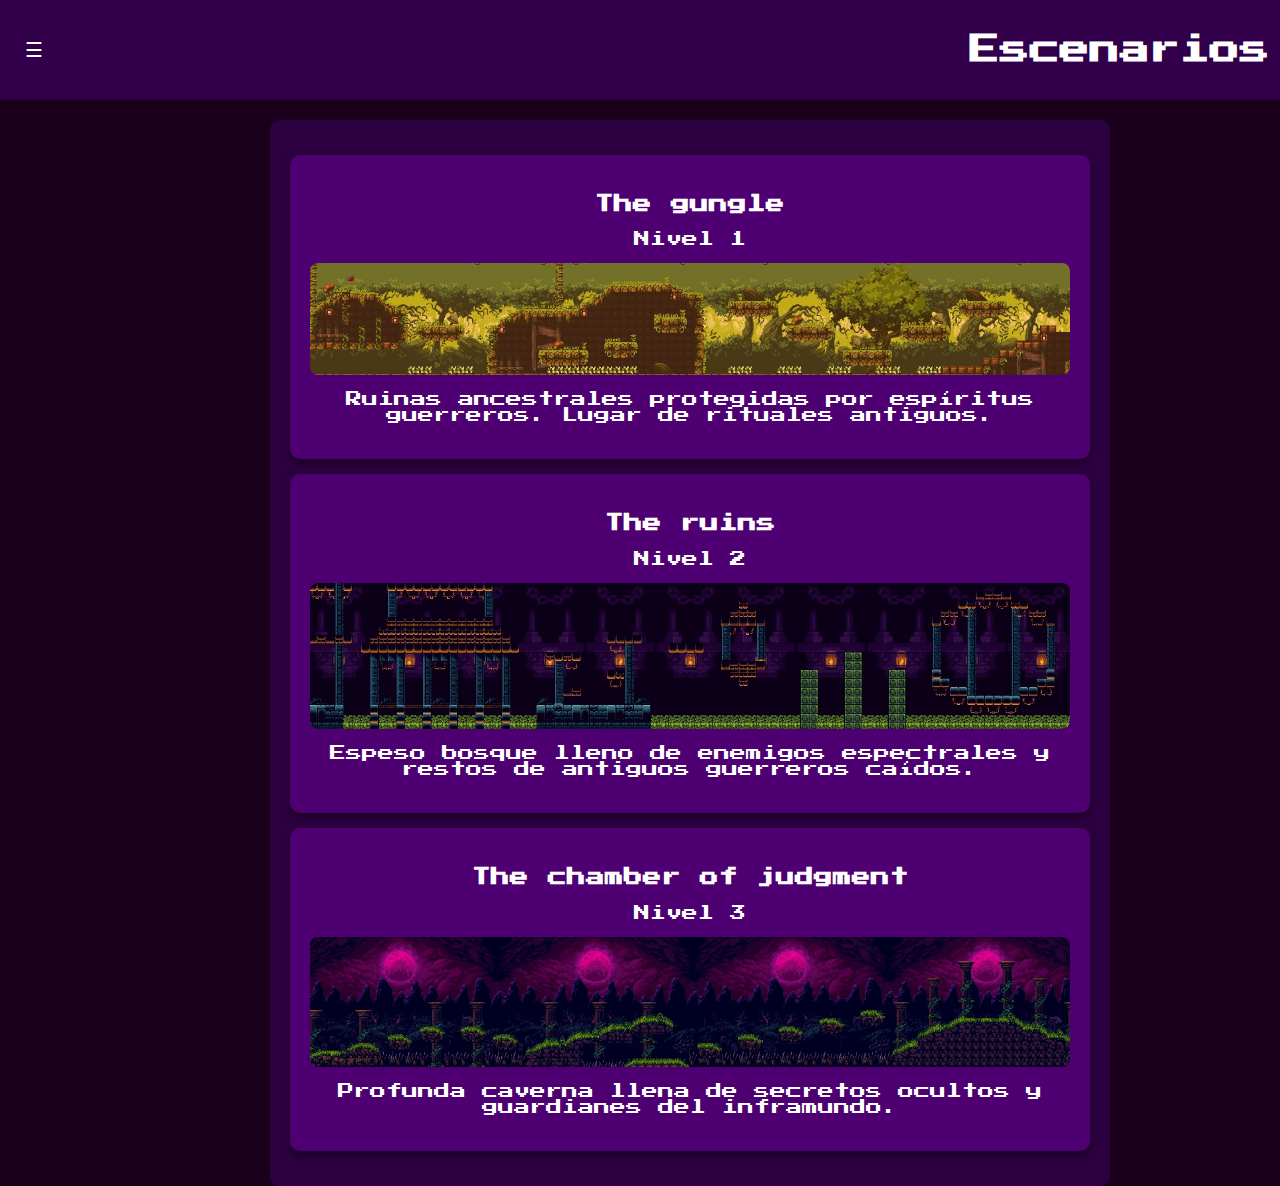
==== escenarios.html @ 4fa7018b "PrimeraVersion" ====
<!DOCTYPE html>
<html lang="es">
<head>
  <meta charset="UTF-8">
  <title>Escenarios - Mictlan's Gate</title>
  <meta name="viewport" content="width=device-width, initial-scale=1.0">
  <link rel="stylesheet" href="style.css">
  <style>
    @import url('https://fonts.googleapis.com/css2?family=Press+Start+2P&display=swap');

    .navbar {
      position: relative;
      background-color: #32004b;
      padding: 10px;
      color: white;
      font-size: 20px;
      display: flex;
      align-items: center;
      font-family: 'Press Start 2P', cursive;
    }

    .menu-button {
      background: none;
      border: none;
      color: white;
      font-size: 30px;
      cursor: pointer;
    }

    #dropdown-menu {
      display: none;
      position: fixed;
      top: 0;
      left: 0;
      background-color: #32004b;
      width: 250px;
      height: 100vh;
      padding: 20px;
      box-shadow: 2px 0 5px rgba(0, 0, 0, 0.5);
      font-family: 'Press Start 2P', cursive;
    }

    #dropdown-menu button {
      display: block;
      width: 100%;
      margin: 15px 0;
      background: #4e0073;
      border: 2px solid #ffcc00;
      color: white;
      text-align: center;
      font-size: 16px;
      padding: 15px;
      cursor: pointer;
      transition: all 0.3s;
      border-radius: 8px;
      font-family: 'Press Start 2P', cursive;
    }

    #dropdown-menu button:hover {
      background-color: #6a0dad;
      transform: scale(1.05);
      border-color: #ffd633;
    }

    .content {
      margin-left: 270px;
      padding: 20px;
      font-family: 'Press Start 2P', cursive;
    }

    .item {
      background-color: #4e0073;
      margin: 15px 0;
      padding: 20px;
      border-radius: 10px;
      text-align: center;
      color: white;
    }

    .item img {
      max-width: 100%;
      height: auto;
      display: block;
      margin: 0 auto;
      border-radius: 8px;
    }

    /* Responsividad */
    @media (max-width: 768px) {
      .navbar {
        flex-direction: column;
        align-items: flex-start;
      }

      .menu-button {
        font-size: 24px;
      }

      #dropdown-menu {
        width: 200px;
      }

      #dropdown-menu button {
        font-size: 14px;
        padding: 12px;
      }

      .content {
        margin-left: 0;
        padding: 15px;
      }

      .item img {
        width: 80%;
      }
    }

    @media (max-width: 480px) {
      .navbar {
        padding: 5px;
      }

      .menu-button {
        font-size: 20px;
      }

      #dropdown-menu {
        width: 180px;
      }

      #dropdown-menu button {
        font-size: 12px;
        padding: 10px;
      }

      .content {
        padding: 10px;
      }

      .item img {
        width: 90%;
      }
    }
  </style>
</head>
<body>
  <div class="navbar">
    <button class="menu-button" onclick="toggleMenu()">☰</button>
    <h2>Escenarios</h2>
    <div id="dropdown-menu" class="dropdown-content">
      <button onclick="redirigir('index.html')">Home</button>
      <button onclick="redirigir('personajes.html')">Personajes</button>
      <button onclick="redirigir('items.html')">Items</button>
      <button onclick="redirigir('mecanicas.html')">Mecánicas</button>
      <button onclick="redirigir('escenarios.html')">Escenarios</button>
      <button onclick="redirigir('nosotros.html')"> Nosotros</button>
    </div>
  </div>
  <div class="content">
    <div class="item">
      <h3>The gungle</h3>
      <p>Nivel 1</p>
      <img src="icons/Nivel1.jpeg" alt="Templo del Sol">
      <p>Ruinas ancestrales protegidas por espíritus guerreros. Lugar de rituales antiguos.</p>
    </div>
    <div class="item">
      <h3>The ruins</h3>
      <p>Nivel 2</p>
      <img src="icons/Nivel2.jpeg" alt="Bosque de las Calaveras">
      <p>Espeso bosque lleno de enemigos espectrales y restos de antiguos guerreros caídos.</p>
    </div>
    <div class="item">
      <h3>The chamber of judgment</h3>
      <p>Nivel 3</p>
      <img src="icons/Nivel3.jpeg" alt="Cenote Sagrado">
      <p>Profunda caverna llena de secretos ocultos y guardianes del inframundo.</p>
    </div>
  </div>
  <script>
    function toggleMenu() {
      const menu = document.getElementById("dropdown-menu");
      menu.style.display = (menu.style.display === "block") ? "none" : "block";
    }

    function redirigir(ruta) {
      window.location.href = ruta;
    }
  </script>
  <script src="app.js"></script>
</body>
</html>
---- style.css ----
@import url('https://fonts.googleapis.com/css2?family=Press+Start+2P&display=swap');

body {
  background-color: #1a001a;
  color: white;
  font-family: 'Press Start 2P', cursive;
  margin: 0;
  padding: 0;
}

h1, h2, h3, p {
  text-align: center;
}

.navbar {
  display: flex;
  justify-content: space-between;
  align-items: center;
  padding: 10px;
  background-color: #32004b;
}

.navbar button {
  background: none;
  border: none;
  color: white;
  font-size: 20px;
  cursor: pointer;
}

.menu-button:hover {
  transform: scale(1.1);
}

.item-container, .content {
  margin: auto;
  max-width: 800px;
  padding: 20px;
  background-color: rgba(50, 0, 75, 0.8);
  border-radius: 10px;
  margin-top: 20px;
}

.item, .card {
  background-color: #4e0073;
  padding: 15px;
  margin: 10px 0;
  border-radius: 8px;
  box-shadow: 0 4px 8px rgba(0, 0, 0, 0.5);
}

.item:hover, .card:hover {
  background-color: #6a0dad;
  transform: translateY(-3px);
}

button {
  background-color: #ffcc00;
  border: none;
  padding: 10px;
  margin: 5px;
  border-radius: 5px;
  cursor: pointer;
  transition: all 0.3s ease;
}

button:hover {
  background-color: #ffd633;
  transform: scale(1.05);
}

footer {
  margin-top: 20px;
  text-align: center;
  padding: 10px;
  background-color: #32004b;
}
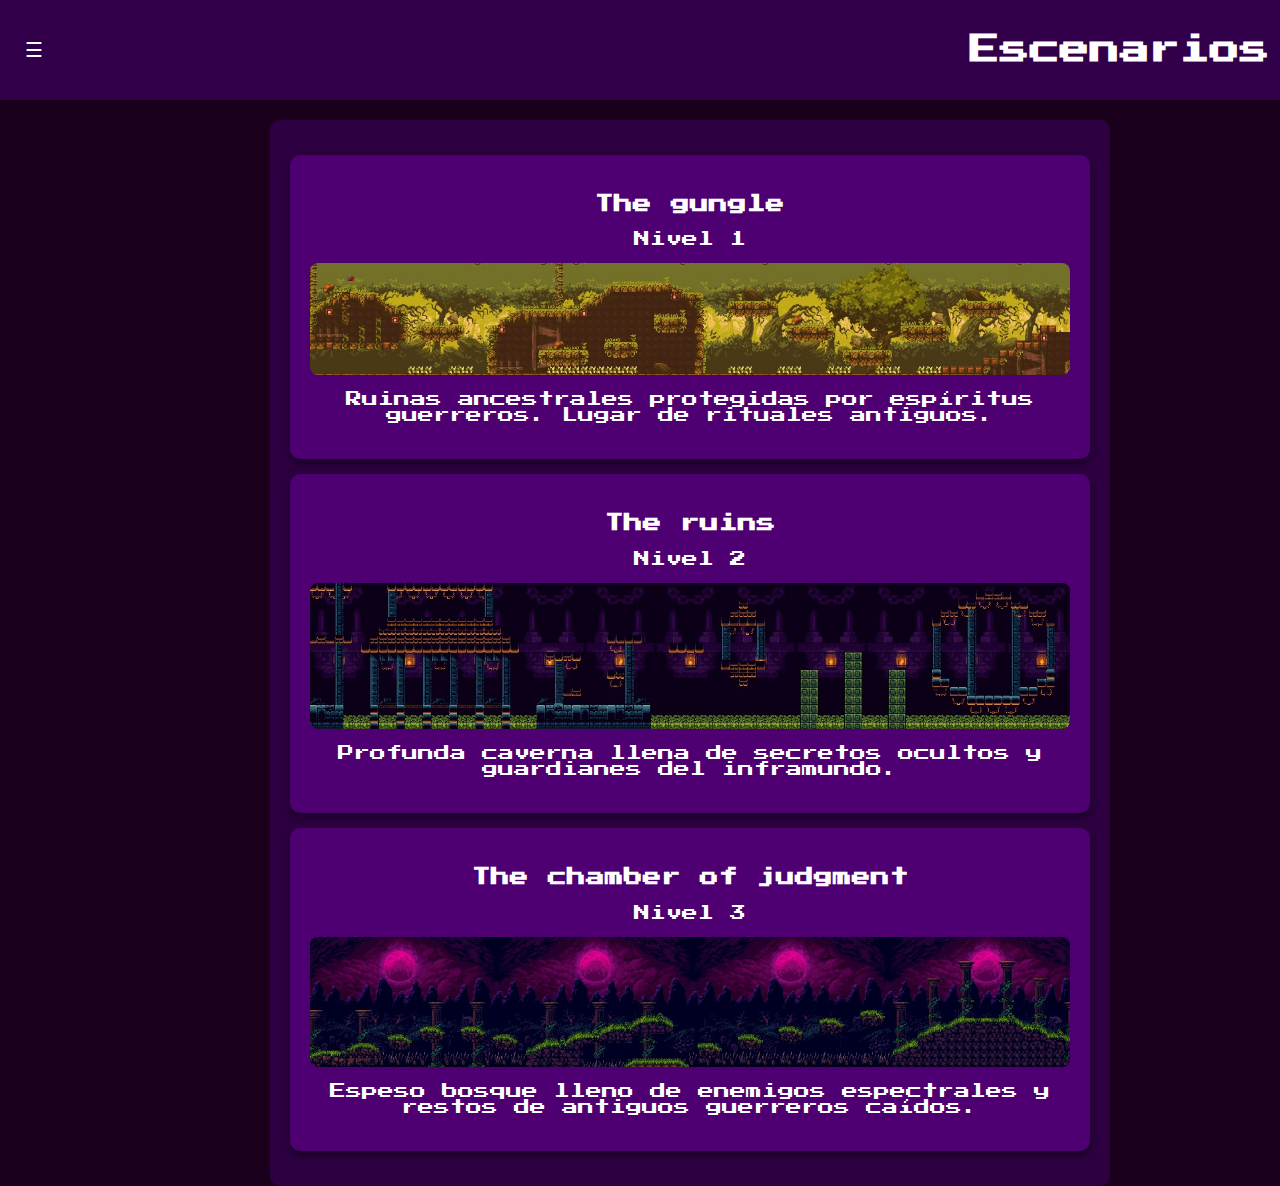
==== commit bde7f12c: "Update escenarios.html" ====
--- a/escenarios.html
+++ b/escenarios.html
@@ -167,13 +167,13 @@
       <h3>The ruins</h3>
       <p>Nivel 2</p>
       <img src="icons/Nivel2.jpeg" alt="Bosque de las Calaveras">
-      <p>Espeso bosque lleno de enemigos espectrales y restos de antiguos guerreros caídos.</p>
+      <p>Profunda caverna llena de secretos ocultos y guardianes del inframundo.</p>
     </div>
     <div class="item">
       <h3>The chamber of judgment</h3>
       <p>Nivel 3</p>
       <img src="icons/Nivel3.jpeg" alt="Cenote Sagrado">
-      <p>Profunda caverna llena de secretos ocultos y guardianes del inframundo.</p>
+      <p>Espeso bosque lleno de enemigos espectrales y restos de antiguos guerreros caídos.</p>
     </div>
   </div>
   <script>
